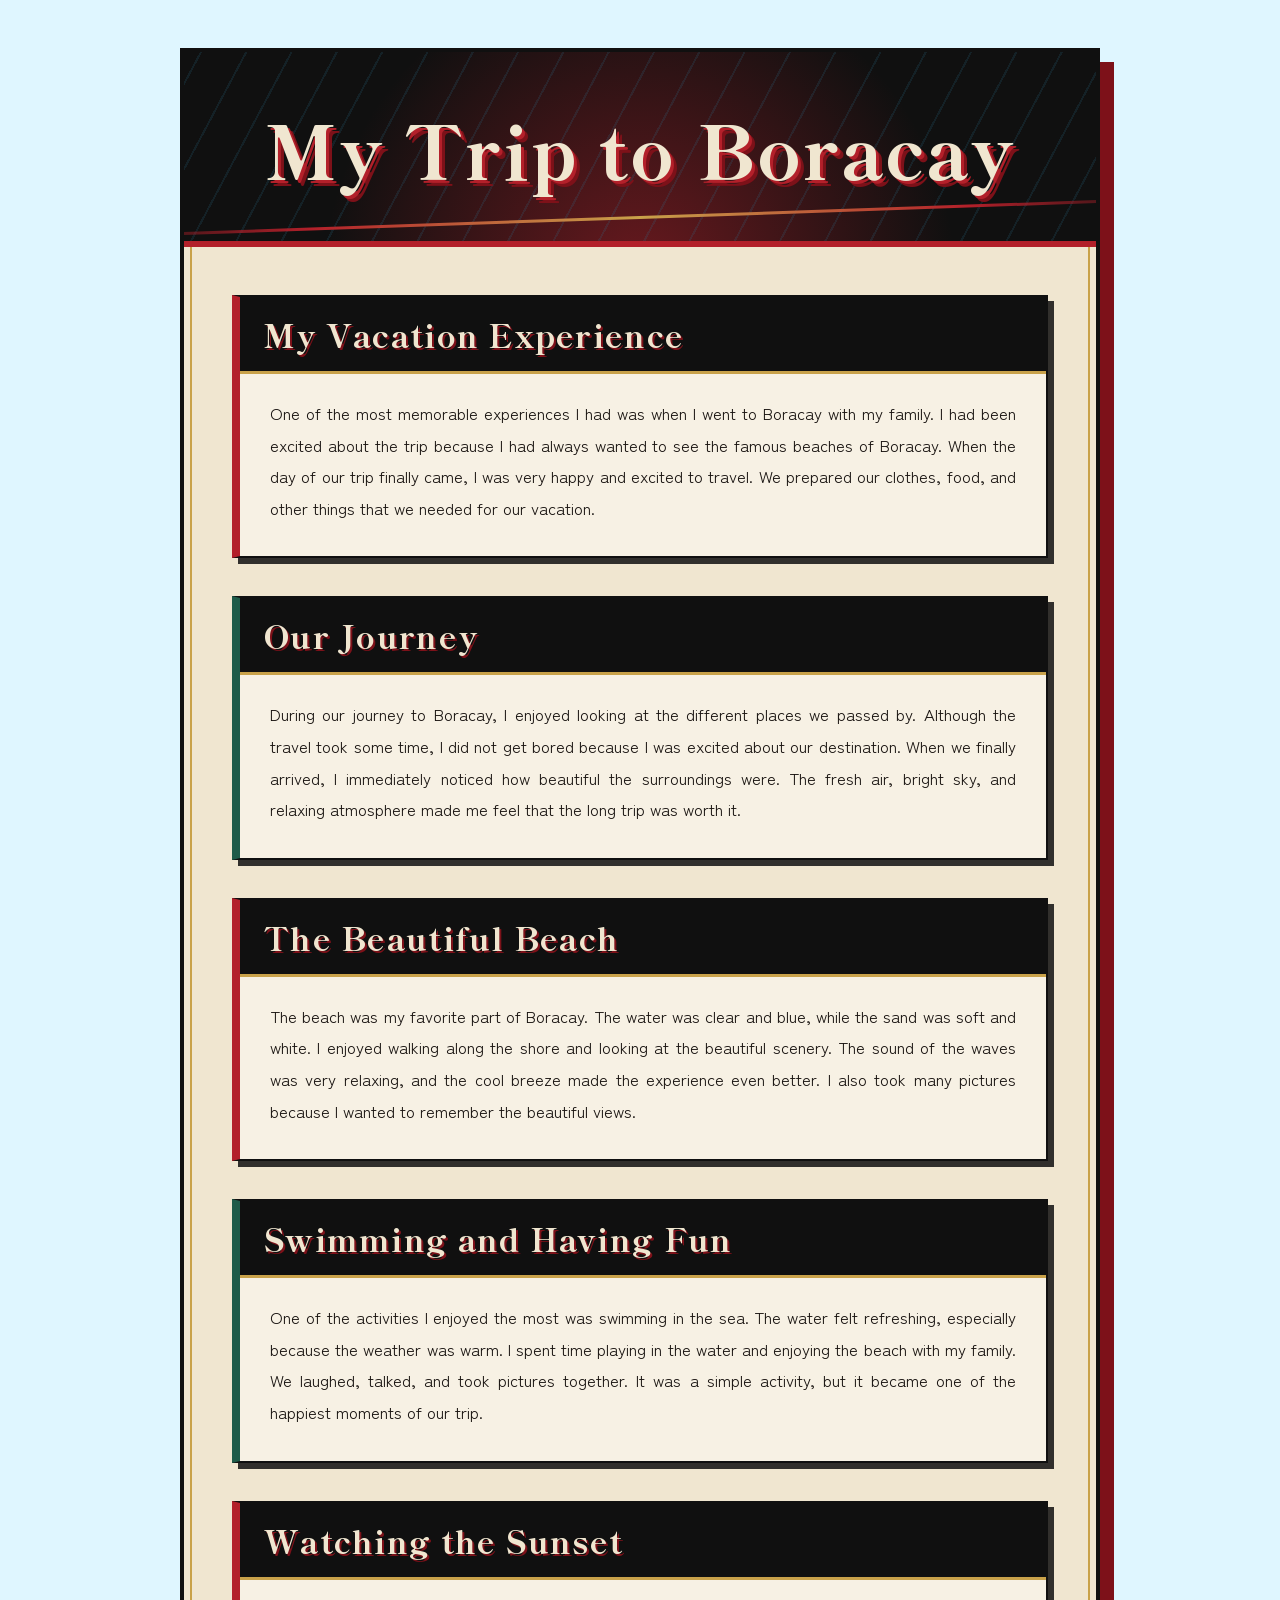
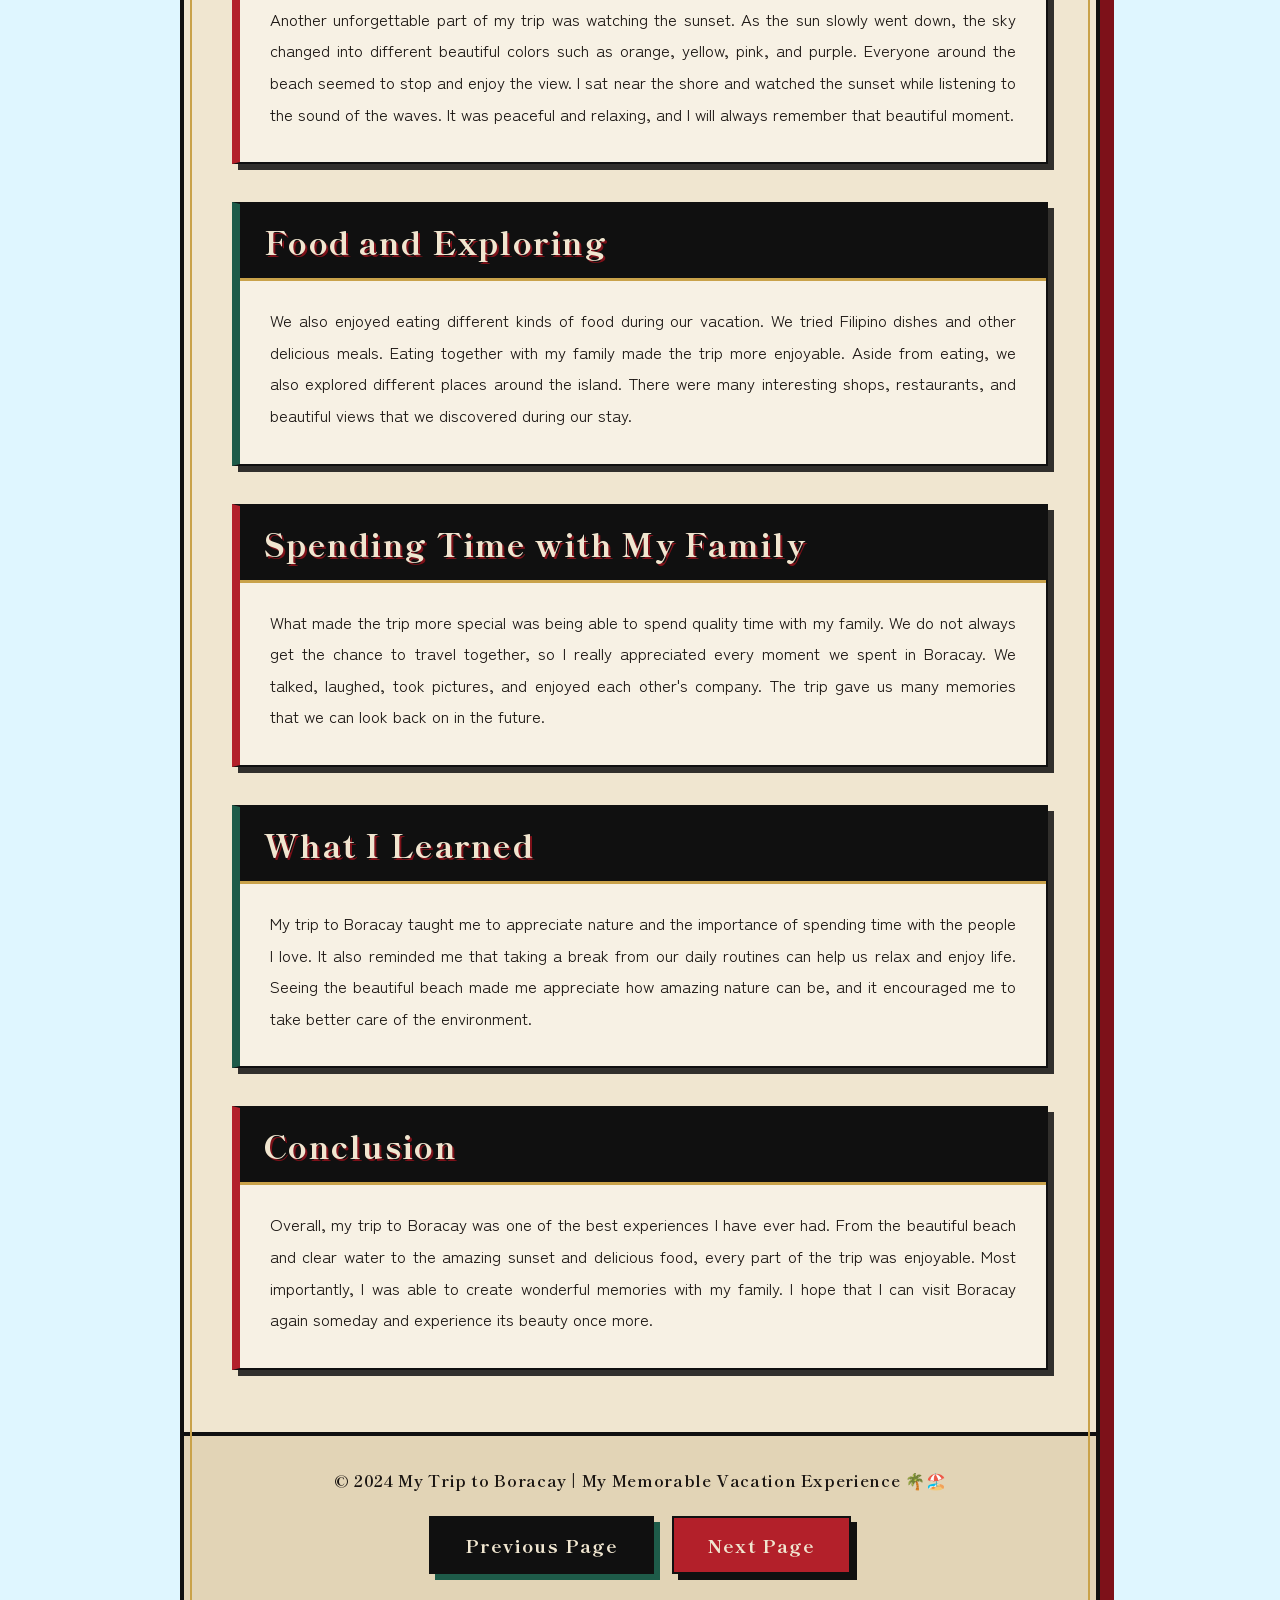
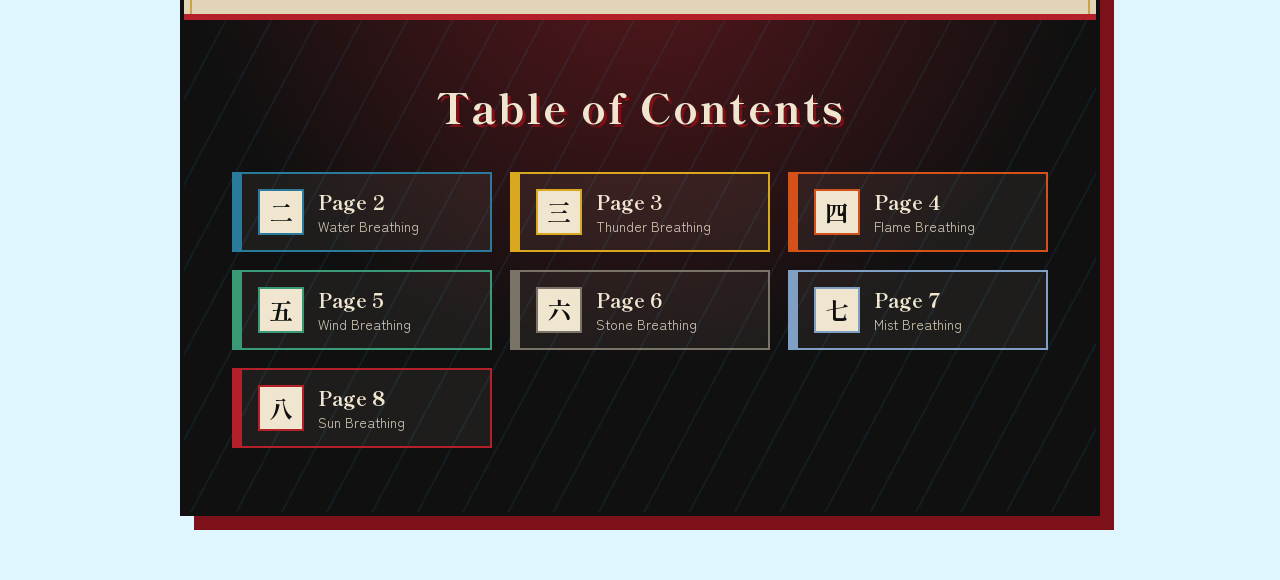
==== page7.html @ f240320e "Add page7.html with travel experience content This HTML file contains a detailed account of a trip t" ====
<!DOCTYPE html>
<html lang="en">
<head>
  <meta charset="UTF-8">
  <meta name="viewport" content="width=device-width, initial-scale=1.0">
  <title>My Dream Travel Destination</title>
  <link rel="preconnect" href="https://fonts.googleapis.com">
  <link rel="preconnect" href="https://fonts.gstatic.com" crossorigin>
  <link href="https://fonts.googleapis.com/css2?family=Shippori+Mincho+B1:wght@500;700;800&family=Zen+Kaku+Gothic+New:wght@400;500;700&display=swap" rel="stylesheet">
  <style>
    :root {
      --haori-green: #1e5b49;
      --haori-black: #101010;
      --nichirin: #b3202a;
      --nichirin-deep: #7d1119;
      --paper: #f0e6d0;
      --paper-shade: #e2d4b6;
      --ink: #1a1512;
      --gold: #c9a24a;
      --water: #2a7a9b;
      --display: "Shippori Mincho B1", "Hiragino Mincho ProN", Georgia, serif;
      --body: "Zen Kaku Gothic New", "Noto Sans JP", "Segoe UI", sans-serif;
    }

    * {
      box-sizing: border-box;
      margin: 0;
      padding: 0;
    }

    html {
      scroll-behavior: smooth;
    }

    body {
      min-height: 100vh;
      padding: 48px 20px 64px;
      font-family: var(--body);
      color: var(--ink);
      background-color: #dff6ff;
      background-image: url("https://images.unsplash.com/photo-1507525428034-b723cf961d3e");
      background-repeat: no-repeat;
      background-attachment: fixed;
      background-size: cover;
      background-position: center;
    }

    .page {
      max-width: 920px;
      margin: 0 auto;
      background: var(--paper);
      border: 4px solid var(--haori-black);
      outline: 2px solid var(--gold);
      outline-offset: -12px;
      box-shadow: 14px 14px 0 var(--nichirin-deep);
      position: relative;
      overflow: hidden;
    }

    .banner {
      position: relative;
      padding: 56px 28px 52px;
      text-align: center;
      background: var(--haori-black);
      color: var(--paper);
      border-bottom: 6px solid var(--nichirin);
      overflow: hidden;
    }

    .banner::before {
      content: "";
      position: absolute;
      inset: 0;
      background:
        repeating-linear-gradient(
          -62deg,
          transparent 0 38px,
          rgba(42, 122, 155, 0.16) 38px 40px
        ),
        radial-gradient(circle at 50% 120%, rgba(179, 32, 42, 0.55), transparent 62%);
      pointer-events: none;
    }

    .banner::after {
      content: "";
      position: absolute;
      left: -10%;
      right: -10%;
      bottom: 22px;
      height: 3px;
      background: linear-gradient(90deg, transparent, var(--nichirin) 20%, var(--gold) 50%, var(--nichirin) 80%, transparent);
      transform: rotate(-2deg);
    }

    .banner h1 {
      position: relative;
      z-index: 1;
      font-family: var(--display);
      font-weight: 800;
      font-size: clamp(2.2rem, 8vw, 4.6rem);
      line-height: 1.1;
      letter-spacing: 0.03em;
      color: var(--paper);
      text-shadow:
        3px 3px 0 var(--nichirin),
        6px 6px 0 var(--nichirin-deep);
    }

    .content {
      padding: 48px 48px 24px;
    }

    .card {
      margin-bottom: 38px;
      padding: 28px 30px 12px;
      background: rgba(255, 255, 255, 0.42);
      border: 2px solid var(--haori-black);
      border-left: 8px solid var(--nichirin);
      box-shadow: 6px 6px 0 rgba(16, 16, 16, 0.85);
    }

    .card:nth-of-type(even) {
      border-left-color: var(--haori-green);
    }

    .card h2 {
      margin: -28px -30px 24px;
      padding: 14px 24px;
      font-family: var(--display);
      font-weight: 800;
      font-size: clamp(1.4rem, 4vw, 2rem);
      letter-spacing: 0.04em;
      color: var(--paper);
      background: var(--haori-black);
      border-bottom: 3px solid var(--gold);
      text-shadow: 2px 2px 0 var(--nichirin-deep);
    }

    .card p {
      margin-bottom: 20px;
      font-size: 1.04rem;
      font-weight: 400;
      line-height: 1.9;
      text-align: justify;
    }

    .footer {
      padding: 32px 48px 40px;
      text-align: center;
      background: var(--paper-shade);
      border-top: 4px solid var(--haori-black);
    }

    .footer-text {
      margin-bottom: 24px;
      font-family: var(--display);
      font-weight: 700;
      font-size: 1rem;
      letter-spacing: 0.04em;
    }

    .footer-buttons {
      display: flex;
      flex-wrap: wrap;
      gap: 18px;
      justify-content: center;
    }

    .btn {
      display: inline-block;
      padding: 14px 34px;
      font-family: var(--display);
      font-weight: 800;
      font-size: 1.15rem;
      letter-spacing: 0.06em;
      text-decoration: none;
      color: var(--paper);
      background: var(--haori-black);
      border: 2px solid var(--haori-black);
      box-shadow: 6px 6px 0 var(--haori-green);
      transition: background 0.2s ease, transform 0.2s ease, box-shadow 0.2s ease;
    }

    .btn.next {
      background: var(--nichirin);
      box-shadow: 6px 6px 0 var(--haori-black);
    }

    .btn:hover,
    .btn:focus-visible {
      background: var(--nichirin-deep);
      transform: translate(-2px, -2px);
      box-shadow: 8px 8px 0 var(--haori-black);
      outline: none;
    }

    .toc {
      position: relative;
      padding: 56px 48px 64px;
      background: var(--haori-black);
      border-top: 6px solid var(--nichirin);
      color: var(--paper);
      overflow: hidden;
    }

    .toc::before {
      content: "";
      position: absolute;
      inset: 0;
      background:
        repeating-linear-gradient(
          -62deg,
          transparent 0 38px,
          rgba(42, 122, 155, 0.12) 38px 40px
        ),
        radial-gradient(circle at 50% -20%, rgba(179, 32, 42, 0.45), transparent 60%);
      pointer-events: none;
    }

    .toc h2 {
      position: relative;
      z-index: 1;
      margin-bottom: 36px;
      text-align: center;
      font-family: var(--display);
      font-weight: 800;
      font-size: clamp(1.7rem, 5vw, 2.6rem);
      letter-spacing: 0.05em;
      text-shadow: 3px 3px 0 var(--nichirin-deep);
    }

    .toc-grid {
      position: relative;
      z-index: 1;
      display: grid;
      grid-template-columns: repeat(auto-fit, minmax(210px, 1fr));
      gap: 18px;
    }

    .toc-btn {
      --accent: var(--nichirin);
      display: flex;
      align-items: center;
      gap: 14px;
      padding: 14px 16px;
      text-decoration: none;
      color: var(--paper);
      background: rgba(240, 230, 208, 0.06);
      border: 2px solid var(--accent);
      border-left-width: 10px;
      transition: background 0.2s ease, transform 0.2s ease, box-shadow 0.2s ease;
    }

    .toc-btn:hover,
    .toc-btn:focus-visible {
      background: var(--accent);
      transform: translate(-3px, -3px);
      box-shadow: 5px 5px 0 var(--paper);
      outline: none;
    }

    .toc-kanji {
      flex: 0 0 auto;
      display: grid;
      place-items: center;
      width: 46px;
      height: 46px;
      font-family: var(--display);
      font-weight: 800;
      font-size: 1.5rem;
      color: var(--haori-black);
      background: var(--paper);
      border: 2px solid var(--accent);
    }

    .toc-text {
      display: flex;
      flex-direction: column;
      min-width: 0;
    }

    .toc-text strong {
      font-family: var(--display);
      font-weight: 800;
      font-size: 1.2rem;
    }

    .toc-text span {
      font-size: 0.85rem;
      opacity: 0.85;
    }

    .water { --accent: #2a7a9b; }
    .thunder { --accent: #d9a81e; }
    .flame { --accent: #d4521a; }
    .wind { --accent: #3a9a76; }
    .stone { --accent: #7a7468; }
    .mist { --accent: #7f9fc4; }
    .sun { --accent: #b3202a; }

    @media (max-width: 640px) {
      body {
        padding: 24px 12px 40px;
      }

      .content,
      .footer,
      .toc {
        padding-left: 18px;
        padding-right: 18px;
      }

      .card {
        padding: 22px 18px 8px;
      }

      .card h2 {
        margin: -22px -18px 20px;
        padding: 12px 18px;
      }

      .card p {
        text-align: left;
      }
    }

    @media (prefers-reduced-motion: reduce) {
      html {
        scroll-behavior: auto;
      }

      .btn,
      .toc-btn {
        transition: none;
      }
    }
  </style>
</head>

<body>

<div class="page">

  <header class="banner">
    <h1>My Trip to Boracay</h1>
  </header>

  <main class="content">

    <section class="card">
      <h2>My Vacation Experience</h2>

      <p>
        One of the most memorable experiences I had was when I went
        to Boracay with my family. I had been excited about the trip
        because I had always wanted to see the famous beaches of
        Boracay. When the day of our trip finally came, I was very
        happy and excited to travel. We prepared our clothes, food,
        and other things that we needed for our vacation.
      </p>
    </section>

    <section class="card">
      <h2>Our Journey</h2>

      <p>
        During our journey to Boracay, I enjoyed looking at the
        different places we passed by. Although the travel took some
        time, I did not get bored because I was excited about our
        destination. When we finally arrived, I immediately noticed
        how beautiful the surroundings were. The fresh air, bright
        sky, and relaxing atmosphere made me feel that the long trip
        was worth it.
      </p>
    </section>

    <section class="card">
      <h2>The Beautiful Beach</h2>

      <p>
        The beach was my favorite part of Boracay. The water was
        clear and blue, while the sand was soft and white. I enjoyed
        walking along the shore and looking at the beautiful scenery.
        The sound of the waves was very relaxing, and the cool breeze
        made the experience even better. I also took many pictures
        because I wanted to remember the beautiful views.
      </p>
    </section>

    <section class="card">
      <h2>Swimming and Having Fun</h2>

      <p>
        One of the activities I enjoyed the most was swimming in the
        sea. The water felt refreshing, especially because the
        weather was warm. I spent time playing in the water and
        enjoying the beach with my family. We laughed, talked, and
        took pictures together. It was a simple activity, but it
        became one of the happiest moments of our trip.
      </p>
    </section>

    <section class="card">
      <h2>Watching the Sunset</h2>

      <p>
        Another unforgettable part of my trip was watching the
        sunset. As the sun slowly went down, the sky changed into
        different beautiful colors such as orange, yellow, pink,
        and purple. Everyone around the beach seemed to stop and
        enjoy the view. I sat near the shore and watched the sunset
        while listening to the sound of the waves. It was peaceful
        and relaxing, and I will always remember that beautiful
        moment.
      </p>
    </section>

    <section class="card">
      <h2>Food and Exploring</h2>

      <p>
        We also enjoyed eating different kinds of food during our
        vacation. We tried Filipino dishes and other delicious
        meals. Eating together with my family made the trip more
        enjoyable. Aside from eating, we also explored different
        places around the island. There were many interesting shops,
        restaurants, and beautiful views that we discovered during
        our stay.
      </p>
    </section>

    <section class="card">
      <h2>Spending Time with My Family</h2>

      <p>
        What made the trip more special was being able to spend
        quality time with my family. We do not always get the chance
        to travel together, so I really appreciated every moment we
        spent in Boracay. We talked, laughed, took pictures, and
        enjoyed each other's company. The trip gave us many memories
        that we can look back on in the future.
      </p>
    </section>

    <section class="card">
      <h2>What I Learned</h2>

      <p>
        My trip to Boracay taught me to appreciate nature and the
        importance of spending time with the people I love. It also
        reminded me that taking a break from our daily routines can
        help us relax and enjoy life. Seeing the beautiful beach made
        me appreciate how amazing nature can be, and it encouraged me
        to take better care of the environment.
      </p>
    </section>

    <section class="card">
      <h2>Conclusion</h2>

      <p>
        Overall, my trip to Boracay was one of the best experiences
        I have ever had. From the beautiful beach and clear water to
        the amazing sunset and delicious food, every part of the trip
        was enjoyable. Most importantly, I was able to create
        wonderful memories with my family. I hope that I can visit
        Boracay again someday and experience its beauty once more.
      </p>
    </section>

  </main>

  <footer class="footer">
    <p class="footer-text">© 2024 My Trip to Boracay | My Memorable Vacation Experience 🌴🏖️</p>

    <div class="footer-buttons">
      <a class="btn" href="page6.html">Previous Page</a>
      <a class="btn next" href="page8.html">Next Page</a>
    </div>
  </footer>

  <nav class="toc" aria-labelledby="toc-title">
    <h2 id="toc-title">Table of Contents</h2>

    <div class="toc-grid">
      <a class="toc-btn water" href="page2.html">
        <span class="toc-kanji">二</span>
        <span class="toc-text"><strong>Page 2</strong><span>Water Breathing</span></span>
      </a>
      <a class="toc-btn thunder" href="page3.html">
        <span class="toc-kanji">三</span>
        <span class="toc-text"><strong>Page 3</strong><span>Thunder Breathing</span></span>
      </a>
      <a class="toc-btn flame" href="page4.html">
        <span class="toc-kanji">四</span>
        <span class="toc-text"><strong>Page 4</strong><span>Flame Breathing</span></span>
      </a>
      <a class="toc-btn wind" href="page5.html">
        <span class="toc-kanji">五</span>
        <span class="toc-text"><strong>Page 5</strong><span>Wind Breathing</span></span>
      </a>
      <a class="toc-btn stone" href="page6.html">
        <span class="toc-kanji">六</span>
        <span class="toc-text"><strong>Page 6</strong><span>Stone Breathing</span></span>
      </a>
      <a class="toc-btn mist" href="page7.html">
        <span class="toc-kanji">七</span>
        <span class="toc-text"><strong>Page 7</strong><span>Mist Breathing</span></span>
      </a>
      <a class="toc-btn sun" href="page8.html">
        <span class="toc-kanji">八</span>
        <span class="toc-text"><strong>Page 8</strong><span>Sun Breathing</span></span>
      </a>
    </div>
  </nav>

</div>

</body>
</html>
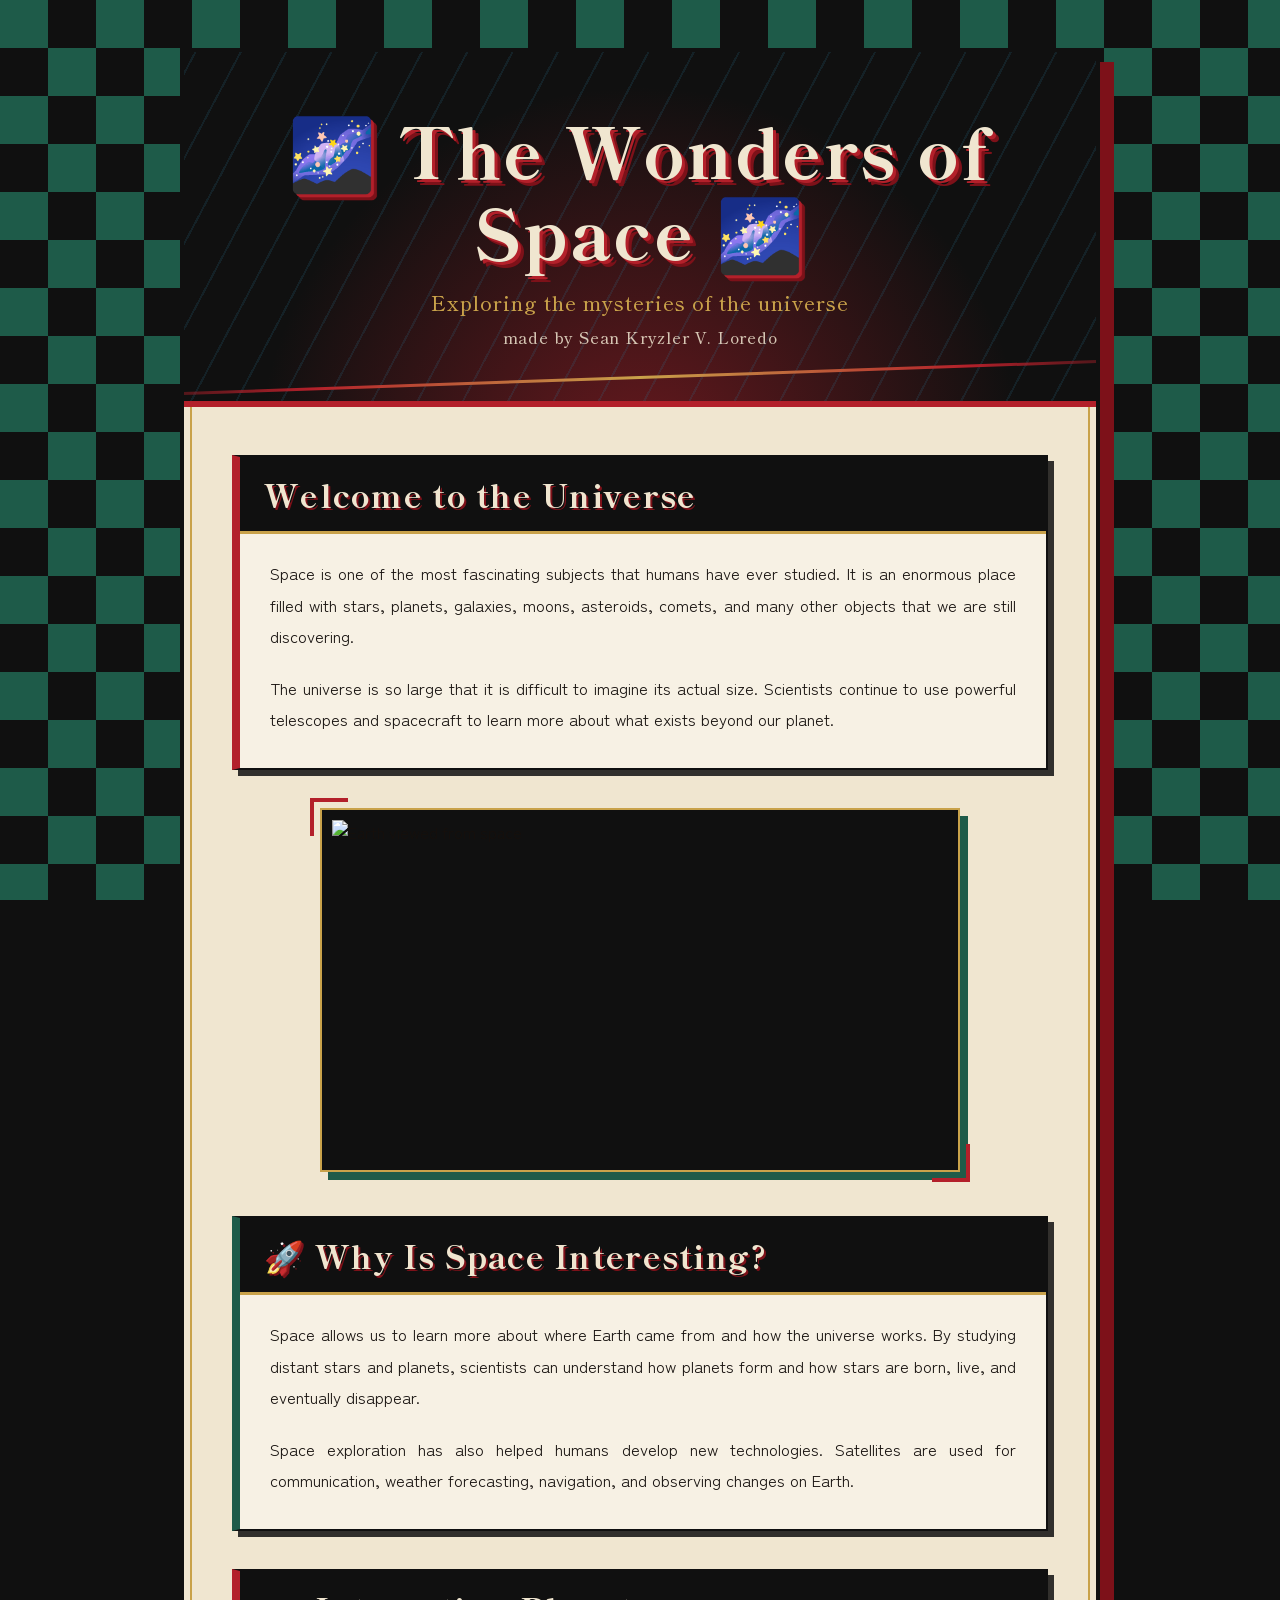
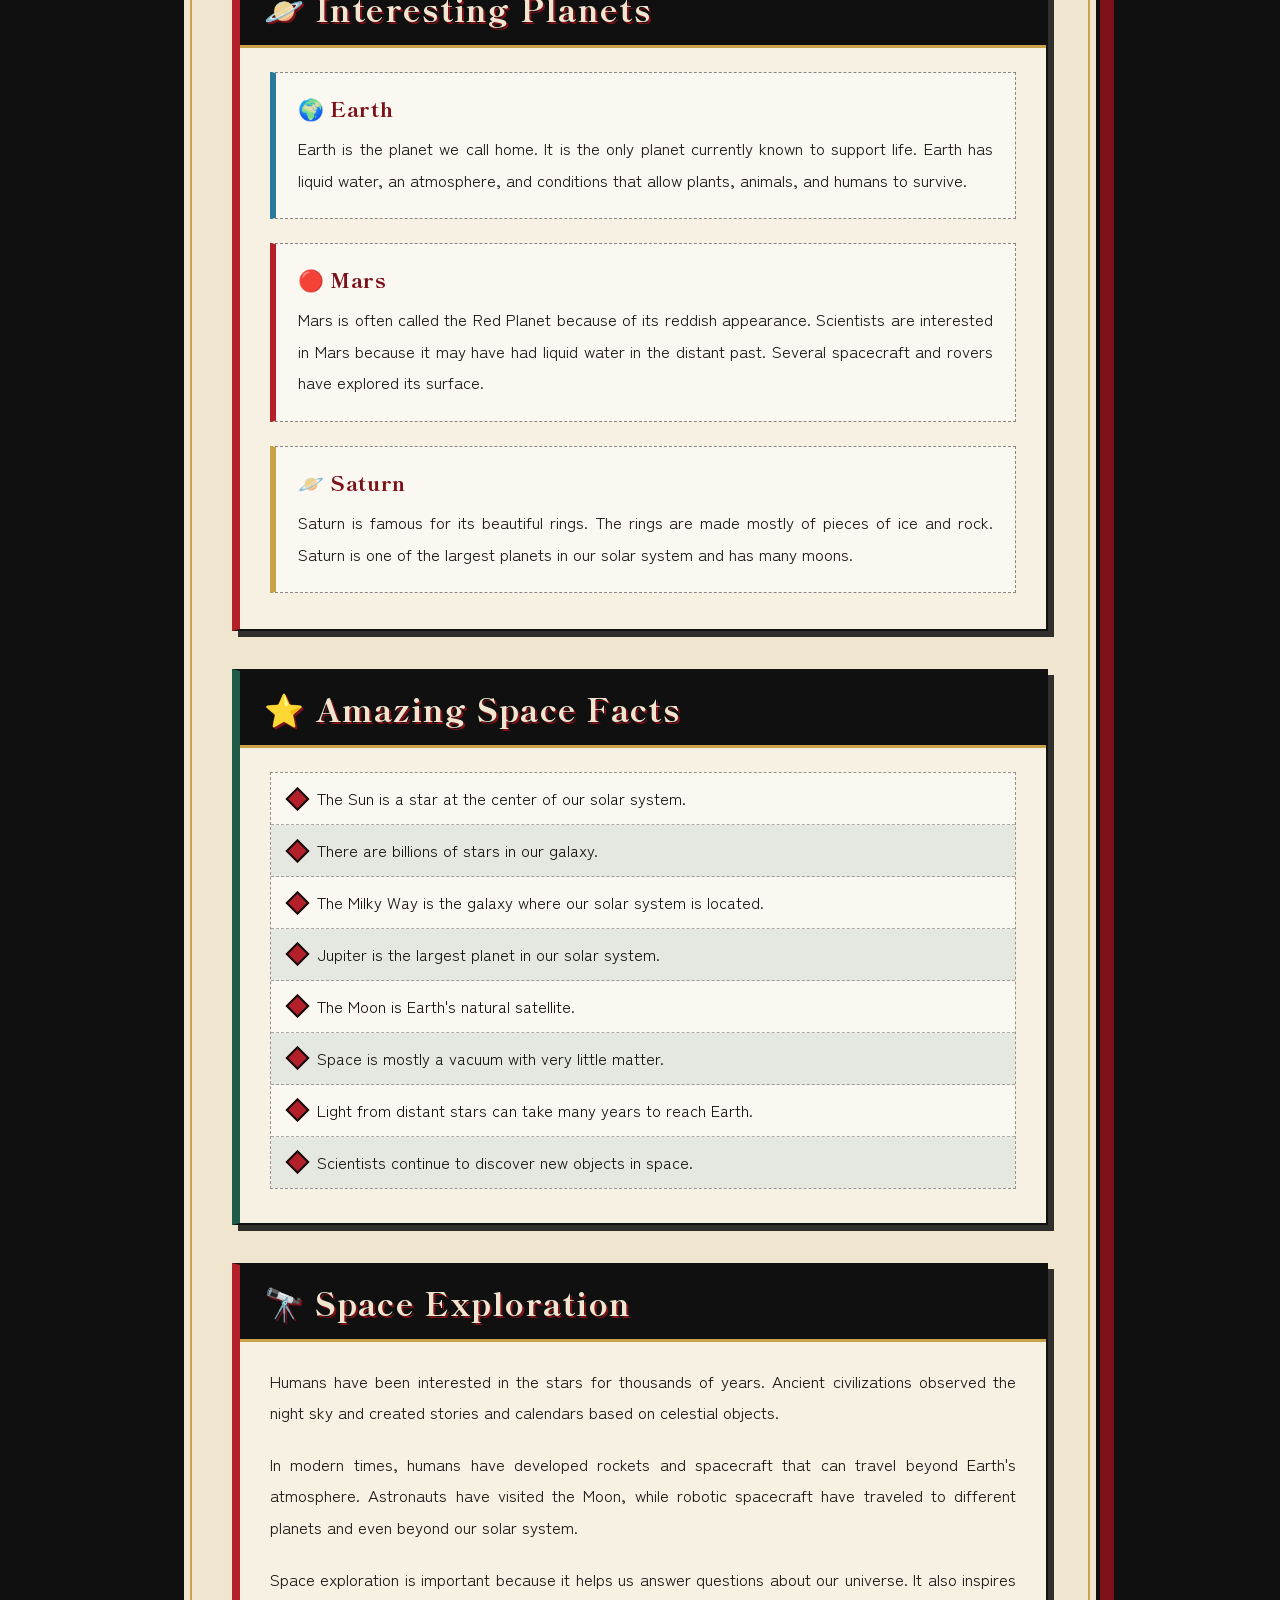
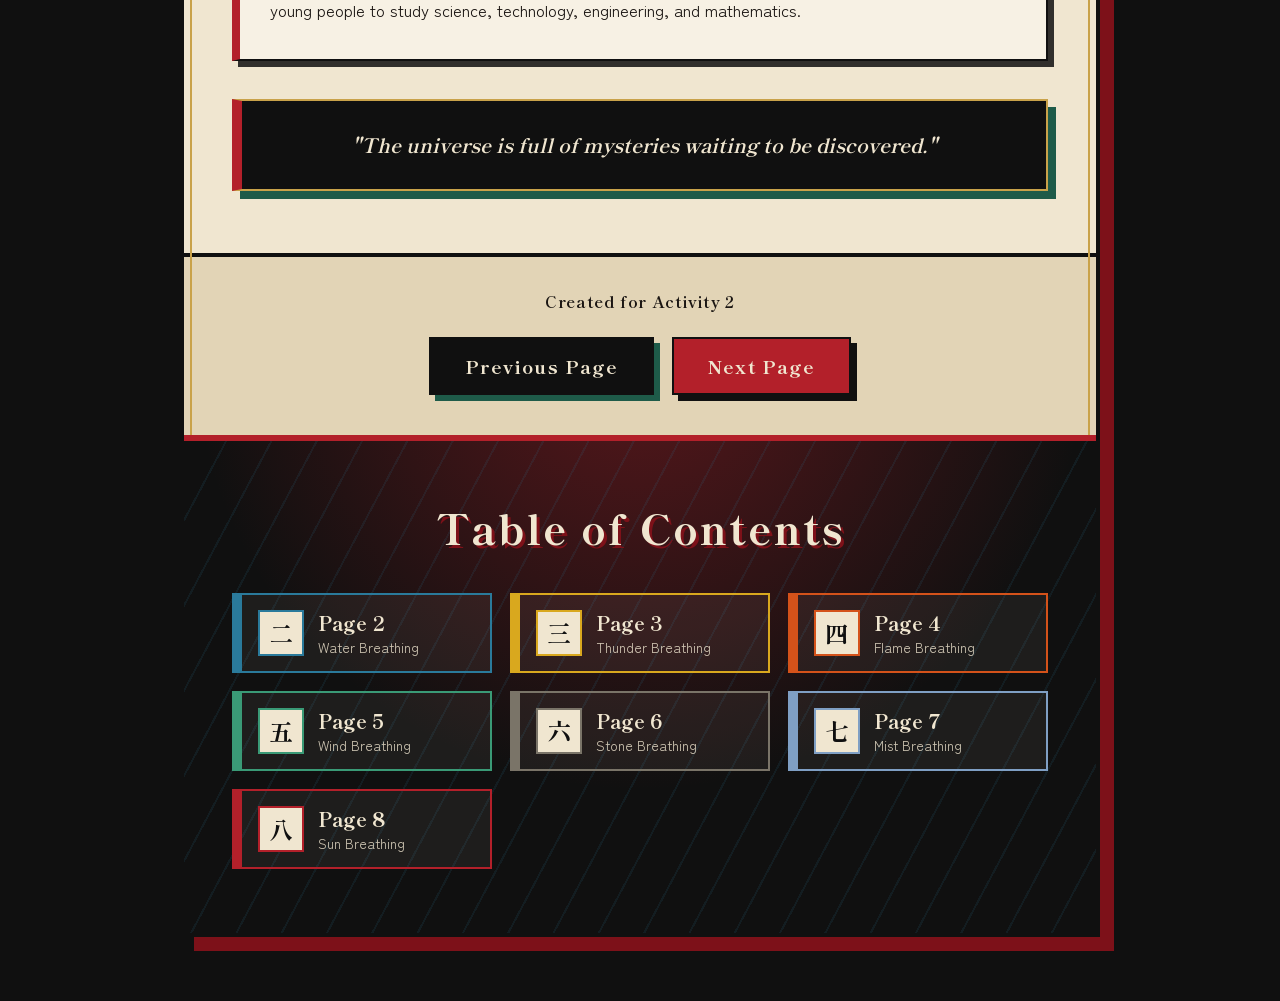
==== commit 8a61b805: "Update page7.html" ====
--- a/page7.html
+++ b/page7.html
@@ -2,8 +2,8 @@
 <html lang="en">
 <head>
   <meta charset="UTF-8">
-  <meta name="viewport" content="width=device-width, initial-scale=1.0">
-  <title>My Dream Travel Destination</title>
+  <meta name="viewport" content="width=device-width, initial-scale=1">
+  <title>The Wonders of Space</title>
   <link rel="preconnect" href="https://fonts.googleapis.com">
   <link rel="preconnect" href="https://fonts.gstatic.com" crossorigin>
   <link href="https://fonts.googleapis.com/css2?family=Shippori+Mincho+B1:wght@500;700;800&family=Zen+Kaku+Gothic+New:wght@400;500;700&display=swap" rel="stylesheet">
@@ -37,12 +37,15 @@
       padding: 48px 20px 64px;
       font-family: var(--body);
       color: var(--ink);
-      background-color: #dff6ff;
-      background-image: url("https://images.unsplash.com/photo-1507525428034-b723cf961d3e");
-      background-repeat: no-repeat;
+      background-color: var(--haori-black);
+      background-image: conic-gradient(
+        var(--haori-black) 25%,
+        var(--haori-green) 0 50%,
+        var(--haori-black) 0 75%,
+        var(--haori-green) 0
+      );
+      background-size: 96px 96px;
       background-attachment: fixed;
-      background-size: cover;
-      background-position: center;
     }
 
     .page {
@@ -97,13 +100,31 @@
       z-index: 1;
       font-family: var(--display);
       font-weight: 800;
-      font-size: clamp(2.2rem, 8vw, 4.6rem);
-      line-height: 1.1;
+      font-size: clamp(2rem, 7.5vw, 4.4rem);
+      line-height: 1.15;
       letter-spacing: 0.03em;
       color: var(--paper);
       text-shadow:
         3px 3px 0 var(--nichirin),
         6px 6px 0 var(--nichirin-deep);
+    }
+
+    .banner p {
+      position: relative;
+      z-index: 1;
+      margin-top: 18px;
+      font-family: var(--display);
+      font-weight: 500;
+      font-size: clamp(1rem, 2.6vw, 1.25rem);
+      letter-spacing: 0.05em;
+      color: var(--gold);
+    }
+
+    .banner p + p {
+      margin-top: 8px;
+      font-size: 1rem;
+      color: var(--paper);
+      opacity: 0.85;
     }
 
     .content {
@@ -119,7 +140,7 @@
       box-shadow: 6px 6px 0 rgba(16, 16, 16, 0.85);
     }
 
-    .card:nth-of-type(even) {
+    .card.alt {
       border-left-color: var(--haori-green);
     }
 
@@ -142,6 +163,128 @@
       font-weight: 400;
       line-height: 1.9;
       text-align: justify;
+    }
+
+    .photo-frame {
+      width: 640px;
+      max-width: 100%;
+      margin: 10px auto 44px;
+      padding: 10px;
+      background: var(--haori-black);
+      border: 2px solid var(--gold);
+      box-shadow: 8px 8px 0 var(--haori-green);
+      position: relative;
+    }
+
+    .photo-frame::before,
+    .photo-frame::after {
+      content: "";
+      position: absolute;
+      width: 34px;
+      height: 34px;
+      border: 4px solid var(--nichirin);
+    }
+
+    .photo-frame::before {
+      top: -12px;
+      left: -12px;
+      border-right: none;
+      border-bottom: none;
+    }
+
+    .photo-frame::after {
+      right: -12px;
+      bottom: -12px;
+      border-left: none;
+      border-top: none;
+    }
+
+    .photo-frame img {
+      display: block;
+      width: 100%;
+      height: 340px;
+      object-fit: cover;
+      filter: contrast(1.05) saturate(1.05);
+    }
+
+    .planet {
+      margin-bottom: 24px;
+      padding: 4px 22px 2px;
+      background: rgba(255, 255, 255, 0.45);
+      border: 1px dashed rgba(26, 21, 18, 0.5);
+      border-left: 6px solid var(--water);
+    }
+
+    .planet:nth-of-type(2) {
+      border-left-color: var(--nichirin);
+    }
+
+    .planet:nth-of-type(3) {
+      border-left-color: var(--gold);
+    }
+
+    .planet h3 {
+      margin: 16px 0 10px;
+      font-family: var(--display);
+      font-weight: 800;
+      font-size: 1.3rem;
+      letter-spacing: 0.03em;
+      color: var(--nichirin-deep);
+    }
+
+    .card ul {
+      margin-bottom: 22px;
+      list-style: none;
+      background: rgba(255, 255, 255, 0.45);
+      border: 1px dashed rgba(26, 21, 18, 0.45);
+    }
+
+    .card li {
+      position: relative;
+      padding: 12px 20px 12px 46px;
+      font-size: 1.02rem;
+      line-height: 1.65;
+      border-bottom: 1px dashed rgba(26, 21, 18, 0.35);
+    }
+
+    .card li:nth-child(even) {
+      background: rgba(30, 91, 73, 0.1);
+    }
+
+    .card li:last-child {
+      border-bottom: none;
+    }
+
+    .card li::before {
+      content: "";
+      position: absolute;
+      left: 18px;
+      top: 50%;
+      width: 13px;
+      height: 13px;
+      background: var(--nichirin);
+      border: 2px solid var(--haori-black);
+      transform: translateY(-50%) rotate(45deg);
+    }
+
+    .quote {
+      margin: 8px 0 38px;
+      padding: 26px 30px;
+      font-family: var(--display);
+      font-weight: 700;
+      font-size: 1.25rem;
+      line-height: 1.8;
+      font-style: italic;
+      text-align: center;
+      color: var(--paper);
+      background: var(--haori-black);
+      border: 2px solid var(--gold);
+      border-left: 10px solid var(--nichirin);
+      box-shadow: 8px 8px 0 var(--haori-green);
+    }
+
+    .quote p {
+      margin: 0;
     }
 
     .footer {
@@ -322,6 +465,10 @@
       .card p {
         text-align: left;
       }
+
+      .photo-frame img {
+        height: 220px;
+      }
     }
 
     @media (prefers-reduced-motion: reduce) {
@@ -342,140 +489,147 @@
 <div class="page">
 
   <header class="banner">
-    <h1>My Trip to Boracay</h1>
+    <h1>🌌 The Wonders of Space 🌌</h1>
+    <p>Exploring the mysteries of the universe</p>
+    <p>made by Sean Kryzler V. Loredo</p>
   </header>
 
   <main class="content">
 
     <section class="card">
-      <h2>My Vacation Experience</h2>
-
-      <p>
-        One of the most memorable experiences I had was when I went
-        to Boracay with my family. I had been excited about the trip
-        because I had always wanted to see the famous beaches of
-        Boracay. When the day of our trip finally came, I was very
-        happy and excited to travel. We prepared our clothes, food,
-        and other things that we needed for our vacation.
+      <h2>Welcome to the Universe</h2>
+
+      <p>
+        Space is one of the most fascinating subjects that humans
+        have ever studied. It is an enormous place filled with
+        stars, planets, galaxies, moons, asteroids, comets, and
+        many other objects that we are still discovering.
+      </p>
+
+      <p>
+        The universe is so large that it is difficult to imagine
+        its actual size. Scientists continue to use powerful
+        telescopes and spacecraft to learn more about what exists
+        beyond our planet.
       </p>
     </section>
 
+    <div class="photo-frame">
+      <img
+        src="https://images.unsplash.com/photo-1446776877081-d282a0f896e2"
+        alt="Earth viewed from space"
+      >
+    </div>
+
+    <section class="card alt">
+      <h2>🚀 Why Is Space Interesting?</h2>
+
+      <p>
+        Space allows us to learn more about where Earth came from
+        and how the universe works. By studying distant stars and
+        planets, scientists can understand how planets form and
+        how stars are born, live, and eventually disappear.
+      </p>
+
+      <p>
+        Space exploration has also helped humans develop new
+        technologies. Satellites are used for communication,
+        weather forecasting, navigation, and observing changes
+        on Earth.
+      </p>
+    </section>
+
     <section class="card">
-      <h2>Our Journey</h2>
-
-      <p>
-        During our journey to Boracay, I enjoyed looking at the
-        different places we passed by. Although the travel took some
-        time, I did not get bored because I was excited about our
-        destination. When we finally arrived, I immediately noticed
-        how beautiful the surroundings were. The fresh air, bright
-        sky, and relaxing atmosphere made me feel that the long trip
-        was worth it.
-      </p>
+      <h2>🪐 Interesting Planets</h2>
+
+      <div class="planet">
+        <h3>🌍 Earth</h3>
+
+        <p>
+          Earth is the planet we call home. It is the only planet
+          currently known to support life. Earth has liquid water,
+          an atmosphere, and conditions that allow plants, animals,
+          and humans to survive.
+        </p>
+      </div>
+
+      <div class="planet">
+        <h3>🔴 Mars</h3>
+
+        <p>
+          Mars is often called the Red Planet because of its
+          reddish appearance. Scientists are interested in Mars
+          because it may have had liquid water in the distant
+          past. Several spacecraft and rovers have explored
+          its surface.
+        </p>
+      </div>
+
+      <div class="planet">
+        <h3>🪐 Saturn</h3>
+
+        <p>
+          Saturn is famous for its beautiful rings. The rings
+          are made mostly of pieces of ice and rock. Saturn is
+          one of the largest planets in our solar system and
+          has many moons.
+        </p>
+      </div>
     </section>
 
+    <section class="card alt">
+      <h2>⭐ Amazing Space Facts</h2>
+
+      <ul>
+        <li>The Sun is a star at the center of our solar system.</li>
+        <li>There are billions of stars in our galaxy.</li>
+        <li>The Milky Way is the galaxy where our solar system is located.</li>
+        <li>Jupiter is the largest planet in our solar system.</li>
+        <li>The Moon is Earth's natural satellite.</li>
+        <li>Space is mostly a vacuum with very little matter.</li>
+        <li>Light from distant stars can take many years to reach Earth.</li>
+        <li>Scientists continue to discover new objects in space.</li>
+      </ul>
+    </section>
+
     <section class="card">
-      <h2>The Beautiful Beach</h2>
-
-      <p>
-        The beach was my favorite part of Boracay. The water was
-        clear and blue, while the sand was soft and white. I enjoyed
-        walking along the shore and looking at the beautiful scenery.
-        The sound of the waves was very relaxing, and the cool breeze
-        made the experience even better. I also took many pictures
-        because I wanted to remember the beautiful views.
+      <h2>🔭 Space Exploration</h2>
+
+      <p>
+        Humans have been interested in the stars for thousands of
+        years. Ancient civilizations observed the night sky and
+        created stories and calendars based on celestial objects.
+      </p>
+
+      <p>
+        In modern times, humans have developed rockets and
+        spacecraft that can travel beyond Earth's atmosphere.
+        Astronauts have visited the Moon, while robotic spacecraft
+        have traveled to different planets and even beyond our
+        solar system.
+      </p>
+
+      <p>
+        Space exploration is important because it helps us answer
+        questions about our universe. It also inspires young people
+        to study science, technology, engineering, and mathematics.
       </p>
     </section>
 
-    <section class="card">
-      <h2>Swimming and Having Fun</h2>
-
-      <p>
-        One of the activities I enjoyed the most was swimming in the
-        sea. The water felt refreshing, especially because the
-        weather was warm. I spent time playing in the water and
-        enjoying the beach with my family. We laughed, talked, and
-        took pictures together. It was a simple activity, but it
-        became one of the happiest moments of our trip.
-      </p>
-    </section>
-
-    <section class="card">
-      <h2>Watching the Sunset</h2>
-
-      <p>
-        Another unforgettable part of my trip was watching the
-        sunset. As the sun slowly went down, the sky changed into
-        different beautiful colors such as orange, yellow, pink,
-        and purple. Everyone around the beach seemed to stop and
-        enjoy the view. I sat near the shore and watched the sunset
-        while listening to the sound of the waves. It was peaceful
-        and relaxing, and I will always remember that beautiful
-        moment.
-      </p>
-    </section>
-
-    <section class="card">
-      <h2>Food and Exploring</h2>
-
-      <p>
-        We also enjoyed eating different kinds of food during our
-        vacation. We tried Filipino dishes and other delicious
-        meals. Eating together with my family made the trip more
-        enjoyable. Aside from eating, we also explored different
-        places around the island. There were many interesting shops,
-        restaurants, and beautiful views that we discovered during
-        our stay.
-      </p>
-    </section>
-
-    <section class="card">
-      <h2>Spending Time with My Family</h2>
-
-      <p>
-        What made the trip more special was being able to spend
-        quality time with my family. We do not always get the chance
-        to travel together, so I really appreciated every moment we
-        spent in Boracay. We talked, laughed, took pictures, and
-        enjoyed each other's company. The trip gave us many memories
-        that we can look back on in the future.
-      </p>
-    </section>
-
-    <section class="card">
-      <h2>What I Learned</h2>
-
-      <p>
-        My trip to Boracay taught me to appreciate nature and the
-        importance of spending time with the people I love. It also
-        reminded me that taking a break from our daily routines can
-        help us relax and enjoy life. Seeing the beautiful beach made
-        me appreciate how amazing nature can be, and it encouraged me
-        to take better care of the environment.
-      </p>
-    </section>
-
-    <section class="card">
-      <h2>Conclusion</h2>
-
-      <p>
-        Overall, my trip to Boracay was one of the best experiences
-        I have ever had. From the beautiful beach and clear water to
-        the amazing sunset and delicious food, every part of the trip
-        was enjoyable. Most importantly, I was able to create
-        wonderful memories with my family. I hope that I can visit
-        Boracay again someday and experience its beauty once more.
-      </p>
-    </section>
+    <div class="quote">
+      <p>
+        "The universe is full of mysteries waiting to be discovered."
+      </p>
+    </div>
 
   </main>
 
   <footer class="footer">
-    <p class="footer-text">© 2024 My Trip to Boracay | My Memorable Vacation Experience 🌴🏖️</p>
+    <p class="footer-text">Created for Activity 2</p>
 
     <div class="footer-buttons">
-      <a class="btn" href="page6.html">Previous Page</a>
-      <a class="btn next" href="page8.html">Next Page</a>
+      <a class="btn" href="page5.html">Previous Page</a>
+      <a class="btn next" href="page7.html">Next Page</a>
     </div>
   </footer>
 
